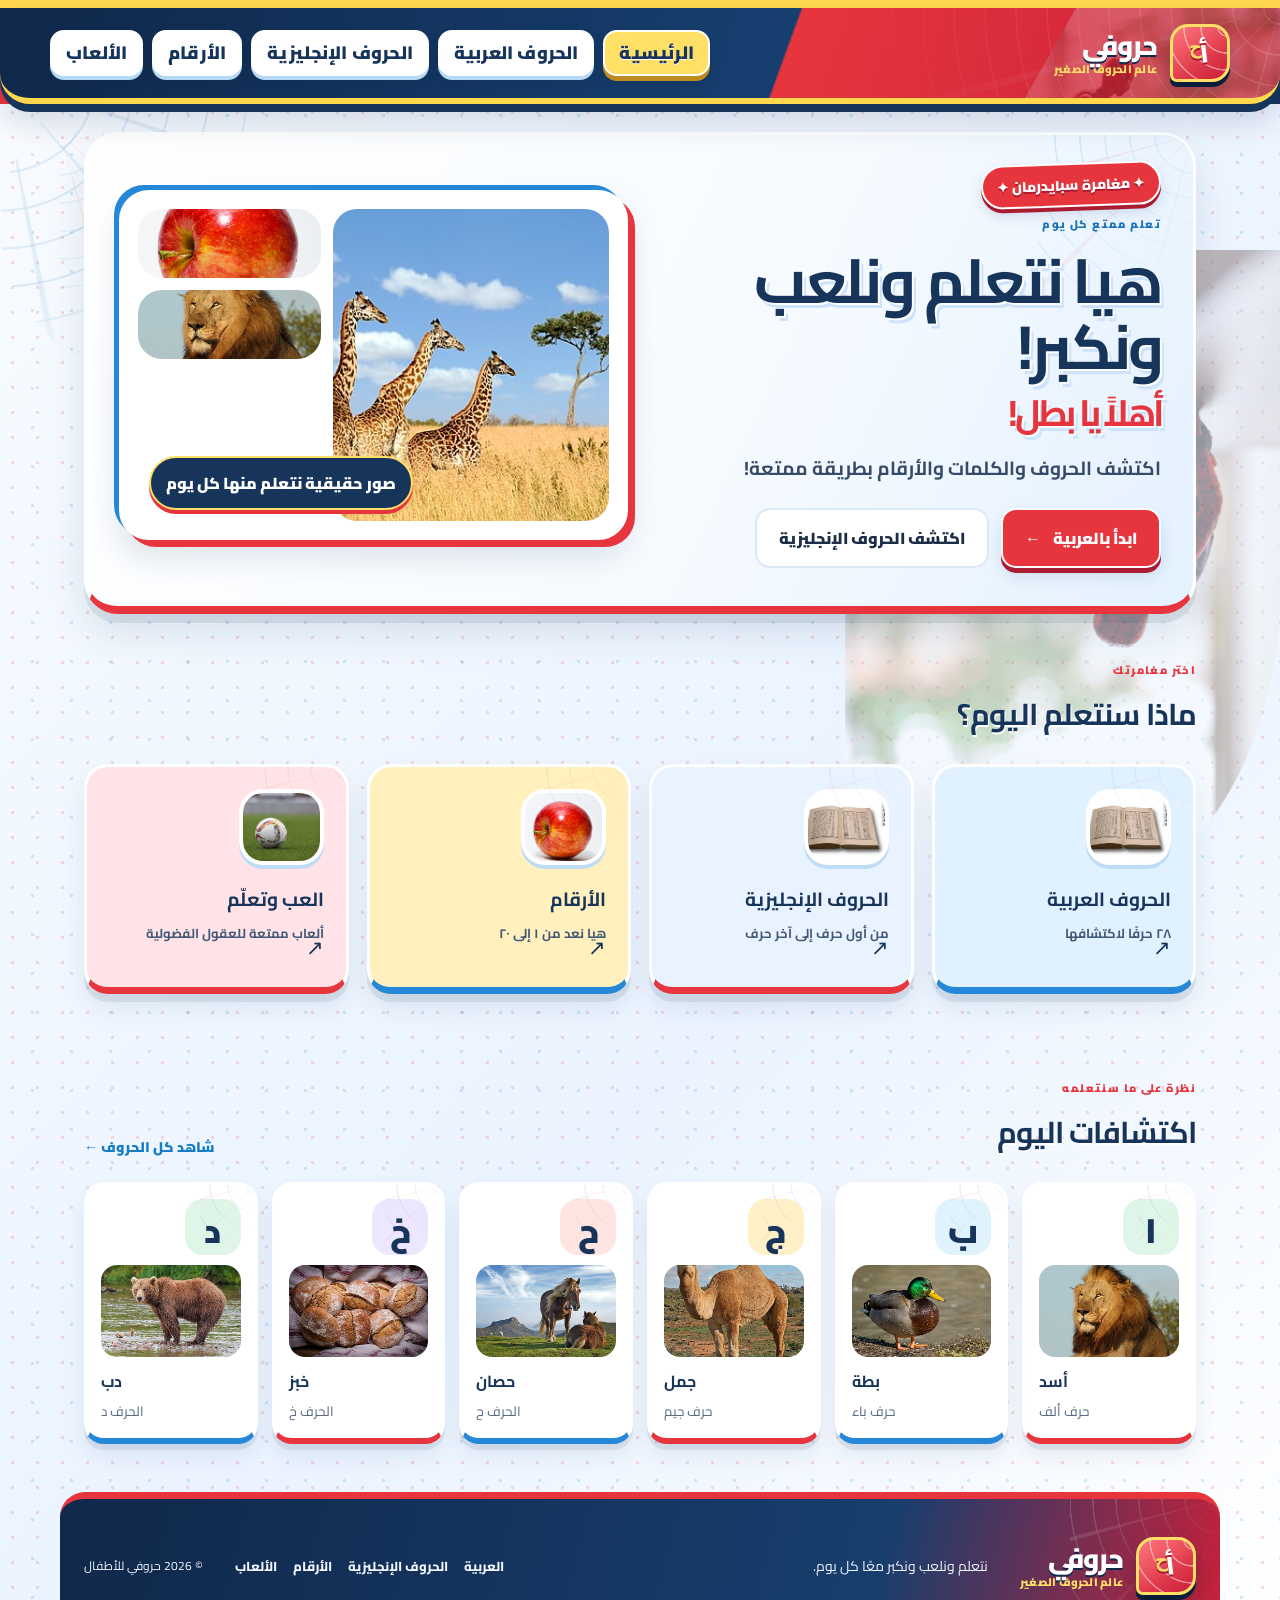
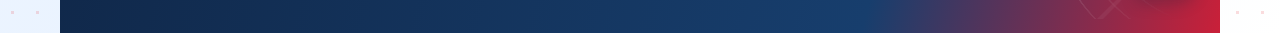
==== index.html @ eeb4c083 "Initial commit: Horoofy Kids learning site" ====
<!doctype html><html lang="ar" dir="rtl"><head><meta charset="utf-8"><meta name="viewport" content="width=device-width,initial-scale=1"><meta name="theme-color" content="#fff9ef"><title>حروفي للأطفال</title><link rel="preconnect" href="https://fonts.googleapis.com"><link href="https://fonts.googleapis.com/css2?family=Cairo:wght@400;600;700;800&family=Nunito:wght@400;600;700;800;900&display=swap" rel="stylesheet"><link rel="stylesheet" href="css/style.css"><link rel="stylesheet" href="css/home.css"><link rel="stylesheet" href="css/responsive.css?v=10"><script defer src="js/data.js"></script><script defer src="js/photos.js?v=2"></script><script defer src="js/illustrations.js?v=4"></script><script defer src="js/app.js?v=3"></script></head><body><header id="header"></header><main><section class="hero"><div class="hero-copy"><span class="eyebrow">تعلم ممتع كل يوم</span><h1>هيا نتعلم ونلعب ونكبر! <b lang="ar" dir="rtl">أهلاً يا بطل!</b></h1><p lang="ar" dir="rtl">اكتشف الحروف والكلمات والأرقام بطريقة ممتعة!</p><div class="actions"><a class="btn primary" href="letters-ar.html">ابدأ بالعربية <span>←</span></a><a class="btn secondary" href="letters-en.html">اكتشف الحروف الإنجليزية</a></div></div><div class="hero-photo" aria-label="صور حقيقية للتعلّم"><img class="hero-photo-main" src="assets/photos/giraffe.jpg" alt="زرافة"><div class="hero-photo-stack"><img src="assets/photos/apple.jpg" alt="تفاحة"><img src="assets/photos/lion.jpg" alt="أسد"></div><p class="hero-photo-caption" lang="ar" dir="rtl">صور حقيقية نتعلم منها كل يوم</p></div></section><section class="section"><div class="section-head"><div><span class="eyebrow">اختر مغامرتك</span><h2>ماذا سنتعلم اليوم؟</h2></div></div><div class="category-grid"><a class="category mint" href="letters-ar.html"><span class="cat-art"><img src="assets/photos/book.jpg" alt="كتاب لتعلّم العربية" loading="lazy"></span><h3>الحروف العربية</h3><p>٢٨ حرفًا لاكتشافها</p><span class="arrow">↗</span></a><a class="category blue" href="letters-en.html"><span class="cat-art"><img src="assets/photos/book.jpg" alt="كتاب لتعلّم الحروف الإنجليزية" loading="lazy"></span><h3>الحروف الإنجليزية</h3><p>من أول حرف إلى آخر حرف</p><span class="arrow">↗</span></a><a class="category yellow" href="numbers.html"><span class="cat-art"><img src="assets/photos/apple.jpg" alt="تفاحات للعدّ" loading="lazy"></span><h3>الأرقام</h3><p>هيا نعد من ١ إلى ٢٠</p><span class="arrow">↗</span></a><a class="category pink" href="games.html"><span class="cat-art"><img src="assets/photos/ball.jpg" alt="كرة لألعاب التعلّم" loading="lazy"></span><h3>العب وتعلّم</h3><p>ألعاب ممتعة للعقول الفضولية</p><span class="arrow">↗</span></a></div></section><section class="section featured"><div class="section-head"><div><span class="eyebrow">نظرة على ما سنتعلمه</span><h2>اكتشافات اليوم</h2></div><a class="text-link" href="letters-ar.html">شاهد كل الحروف ←</a></div><div id="featured" class="featured-row"></div></section></main><footer id="footer"></footer></body></html>
---- css/style.css ----
:root{--green:#58c98d;--blue:#70c8f8;--yellow:#ffd76a;--coral:#ff8c82;--lav:#b9a4f5;--cream:#fff9ef;--ink:#334155;--muted:#728096;--white:#fff;--shadow:0 14px 38px #33415512;--round:24px}*{box-sizing:border-box}html{scroll-behavior:smooth}body{margin:0;background:var(--cream);color:var(--ink);font-family:'Nunito','Cairo',sans-serif;font-size:16px}button,input,a{font:inherit}button,a{-webkit-tap-highlight-color:transparent}a{color:inherit;text-decoration:none}button{cursor:pointer;color:inherit}button:focus-visible,a:focus-visible,input:focus-visible{outline:3px solid #4c9ee8;outline-offset:3px}.nav-wrap{max-width:1160px;height:86px;margin:auto;padding:0 24px;display:flex;align-items:center;justify-content:space-between}.brand{display:flex;gap:10px;align-items:center;font-weight:900;font-size:20px;line-height:1.05}.brand small{display:block;font-size:11px;color:var(--muted);letter-spacing:.08em;margin-top:5px}.brand-mark{width:48px;height:44px;display:flex;align-items:center;justify-content:center;position:relative}.brand-mark i{font-style:normal;color:#ff8c82;font-size:27px;transform:rotate(-8deg)}.brand-mark b{font-size:20px;color:#4eaf7b;margin:-10px 0 0 -3px}.nav-links{display:flex;align-items:center;gap:26px}.nav-links a{color:#5f6d7d;font-weight:800;font-size:14px;transition:color .18s}.nav-links a:hover{color:#269a65}.menu-toggle{display:none;background:white;border:0;border-radius:12px;padding:9px 13px;font-size:22px}.eyebrow{text-transform:uppercase;letter-spacing:.13em;font-size:11px;font-weight:900;color:#39a572;display:block}.btn{border:0;border-radius:999px;padding:13px 22px;font-weight:900;display:inline-flex;align-items:center;justify-content:center;gap:12px;min-height:48px;transition:transform .2s,box-shadow .2s}.btn:hover{transform:translateY(-2px);box-shadow:0 9px 20px #33415515}.btn.primary{background:var(--green);color:#fff}.btn.secondary{background:#fff;color:var(--ink);border:1px solid #e9edf0}.btn.dark{background:var(--ink);color:#fff}.page-main{max-width:1120px;margin:auto;padding:36px 24px 90px}.page-intro{text-align:center;padding:42px 0 28px}.page-intro h1{font-size:clamp(36px,5vw,52px);line-height:1.08;margin:10px 0 12px;font-weight:900;letter-spacing:-.04em}.page-intro p{color:var(--muted);font-size:17px;margin:0}.footer-wrap{max-width:1160px;margin:auto;padding:38px 24px;display:flex;align-items:center;gap:32px;border-top:1px solid #ede8df}.footer-wrap>p{color:var(--muted);font-size:14px;flex:1}.footer-links{display:flex;gap:16px;flex-wrap:wrap;font-size:13px;font-weight:800;color:#657185}.footer-wrap>small{color:#9aa3ae;font-size:12px}.empty{grid-column:1/-1;text-align:center;padding:30px;color:var(--muted)}
body{background-image:radial-gradient(#ffd76a35 1.3px,transparent 1.3px),radial-gradient(#70c8f825 1.2px,transparent 1.2px);background-size:34px 34px,48px 48px;background-position:0 0,15px 19px}header{position:relative;z-index:6}.nav-wrap{background:#fffdf9d9;border:1px solid #fff;border-radius:0 0 24px 24px;box-shadow:0 7px 22px #3341550b}.brand-mark{background:#eaf8ee;border-radius:16px;box-shadow:0 5px 0 #d0eedb}.nav-links a{padding:10px 12px;border-radius:999px}.nav-links a:hover{background:#eaf8ee}.btn.primary{box-shadow:0 6px 0 #39aa70}.btn.primary:active{transform:translateY(3px);box-shadow:0 3px 0 #39aa70}.footer-wrap{background:#fffdf7;border-radius:26px 26px 0 0}
---- css/home.css ----
main{max-width:1160px;margin:auto;padding:0 24px}.hero{min-height:450px;display:grid;grid-template-columns:1fr 1fr;align-items:center;gap:25px;padding:30px 4px 56px}.hero-copy h1{font-size:clamp(42px,5vw,62px);line-height:1.06;letter-spacing:-.045em;margin:14px 0}.hero-copy h1 b{display:block;color:#39ae78;font-family:'Cairo',sans-serif;font-size:.59em;line-height:1.4;margin-top:8px}.hero-copy p{color:var(--muted);font-size:18px;margin:10px 0 24px}.actions{display:flex;gap:12px;flex-wrap:wrap}.hero-art{height:350px;background:#eaf7ef;border-radius:45% 55% 44% 56%/52% 42% 58% 48%;position:relative;overflow:hidden}.sun{width:95px;height:95px;border-radius:50%;background:#ffdf7c;position:absolute;right:14%;top:12%;box-shadow:0 0 0 15px #ffdf7c38}.hill{position:absolute;bottom:-90px;left:-10%;width:120%;height:190px;background:#83d5a7;border-radius:50% 50% 0 0}.block{position:absolute;z-index:1;display:grid;place-items:center;width:130px;height:140px;border-radius:28px;font-family:'Cairo',sans-serif;font-weight:900;font-size:96px;box-shadow:0 18px 30px #33415524;animation:bob 3.5s ease-in-out infinite}.block-a{background:#fff;color:#ff8c82;left:21%;top:27%;transform:rotate(-8deg)}.block-b{background:#ffbd77;color:#fff;left:52%;top:42%;font-family:'Nunito',sans-serif;transform:rotate(8deg);animation-delay:.6s}.block-star{background:#b9a4f5;color:#fff;width:72px;height:72px;font-size:38px;left:12%;top:65%;border-radius:25px;transform:rotate(-10deg);animation-delay:1s}@keyframes bob{50%{translate:0 -12px}}.section{padding:36px 0 48px}.section-head{display:flex;align-items:end;justify-content:space-between;margin-bottom:22px}.section h2,.challenge h2{font-size:30px;letter-spacing:-.03em;margin:6px 0 0}.category-grid{display:grid;grid-template-columns:repeat(4,1fr);gap:18px}.category{min-height:230px;padding:22px;border-radius:24px;position:relative;transition:transform .2s,box-shadow .2s;box-shadow:var(--shadow);overflow:hidden}.category:hover{transform:translateY(-5px);box-shadow:0 18px 36px #33415518}.category h3{font-size:19px;margin:16px 0 4px}.category p{font-size:13px;color:#5e6c79;margin:0}.cat-art{height:76px;display:grid;place-items:center;width:85px;border-radius:24px;background:#ffffffa8;color:#3caa76;font-size:50px;font-weight:900;font-family:'Cairo',sans-serif}.blue .cat-art{color:#489ed0;font-family:'Nunito',sans-serif}.yellow .cat-art{color:#dd9c28;font-family:'Nunito',sans-serif;font-size:34px}.pink .cat-art{color:#ef7770}.mint{background:#dff5e8}.blue{background:#e0f3fd}.yellow{background:#fff0c8}.pink{background:#ffe5e1}.lav{background:#ece6ff}.arrow{position:absolute;right:22px;bottom:20px;font-size:21px}.featured-row{display:grid;grid-template-columns:repeat(6,1fr);gap:14px}.featured-card{border:0;background:white;border-radius:20px;padding:14px;min-height:150px;text-align:left;box-shadow:var(--shadow);transition:transform .2s}.featured-card:hover{transform:translateY(-4px)}.mini-art{width:56px;height:56px;border-radius:18px;display:grid;place-items:center;font-size:34px;font-family:'Cairo',sans-serif;font-weight:900;margin-bottom:10px}.featured-card strong,.featured-card small{display:block}.featured-card small{color:var(--muted);margin-top:3px}.text-link{font-weight:900;color:#39a572;font-size:14px}.challenge{background:#ffeebd;border-radius:28px;padding:28px 34px;display:flex;align-items:center;gap:22px;margin:12px 0 42px}.challenge-icon{width:64px;height:64px;display:grid;place-items:center;background:#fff8df;border-radius:20px;font-size:32px;color:#dca939}.challenge>div:nth-child(2){flex:1}.challenge p{color:#6c6f6d;margin:6px 0 0}.summary{display:flex;align-items:center;gap:26px;padding-bottom:56px}.summary>div:first-child{margin-right:auto}.stats{display:flex;gap:14px}.stat{background:#fff;border-radius:18px;padding:15px 20px;min-width:130px;text-align:center;box-shadow:var(--shadow)}.stat b,.stat span{display:block}.stat b{font-size:24px;color:#37a873}.stat span{font-size:12px;color:var(--muted);font-weight:800}.rtl .summary>div:first-child{margin-left:auto;margin-right:0}
.hero-photo{height:350px;padding:14px;background:#fff;border-radius:34px;display:grid;grid-template-columns:1.2fr .8fr;grid-template-rows:1fr 1fr;gap:12px;position:relative;box-shadow:0 18px 42px #33415518}.hero-photo img{display:block;width:100%;height:100%;min-height:0;object-fit:cover;border-radius:24px;background:#f4f0e8}.hero-photo-main{grid-row:1/3}.hero-photo-stack{display:grid;grid-template-rows:1fr 1fr;gap:12px;min-height:0}.hero-photo-caption{position:absolute;bottom:25px;left:25px;margin:0;padding:10px 15px;border-radius:999px;background:#fff;color:#334155;font-weight:900;box-shadow:0 6px 18px #33415520}@media(max-width:640px){.hero-photo{height:255px;margin:8px 4px;padding:10px;gap:9px;border-radius:26px}.hero-photo-stack{gap:9px}.hero-photo img{border-radius:18px}.hero-photo-caption{left:18px;bottom:18px;font-size:12px;padding:8px 12px}}

.cat-art{overflow:hidden;padding:0;background:#fff;border:4px solid #ffffffb8}.cat-art img{display:block;width:100%;height:100%;object-fit:cover;border-radius:18px}.featured-thumb{width:100%;height:92px;object-fit:cover;display:block;border-radius:16px;margin:0 auto 9px}.challenge-icon{overflow:hidden;padding:4px}.challenge-icon img{display:block;width:100%;height:100%;object-fit:cover;border-radius:16px}
---- css/responsive.css ----
@media(max-width:900px){.nav-links{gap:14px}.category-grid{grid-template-columns:repeat(2,1fr)}.letter-grid{grid-template-columns:repeat(5,1fr)}.featured-row{grid-template-columns:repeat(3,1fr)}.summary{align-items:flex-start;flex-wrap:wrap}.summary>div:first-child{width:100%}.number-grid{grid-template-columns:repeat(4,1fr)}}@media(max-width:640px){.nav-wrap{height:72px;padding:0 18px}.menu-toggle{display:block}.nav-links{display:none;position:absolute;z-index:5;left:14px;right:14px;top:66px;padding:13px;background:#fff;border-radius:18px;box-shadow:var(--shadow);flex-direction:column;align-items:stretch;gap:0}.nav-links.open{display:flex}.nav-links a{padding:12px 13px;border-radius:10px}.nav-links a:hover{background:#edf9f1}.hero{grid-template-columns:1fr;padding:26px 0 30px;gap:10px}.hero-copy{text-align:center}.hero-copy p{font-size:16px}.actions{justify-content:center}.hero-art{height:255px;margin:8px 4px}.block{width:95px;height:105px;font-size:72px}.block-star{width:58px;height:58px;font-size:30px}.section{padding:25px 0 32px}.section h2,.challenge h2{font-size:24px}.category-grid{gap:11px}.category{min-height:190px;padding:16px;border-radius:20px}.category h3{font-size:16px}.cat-art{height:62px;width:68px;font-size:42px}.arrow{right:15px;bottom:14px}.featured-row{grid-template-columns:repeat(2,1fr)}.challenge{padding:20px;gap:14px;flex-wrap:wrap}.challenge-icon{width:50px;height:50px}.challenge>div:nth-child(2){min-width:calc(100% - 70px)}.challenge .btn{margin-left:auto}.stats{width:100%;gap:8px}.stat{min-width:0;flex:1;padding:13px 6px}.stat b{font-size:20px}.stat span{font-size:10px}.page-main{padding:18px 17px 65px}.page-intro{padding:33px 0 21px}.page-intro p{font-size:15px}.toolbar{flex-direction:column;align-items:stretch;margin-bottom:20px}.search{width:100%}.check-filter{justify-content:center}.letter-grid{grid-template-columns:repeat(3,1fr);gap:9px}.letter-card{min-height:132px;border-radius:17px}.letter-art{height:55px;width:55px;font-size:33px}.letter-card strong{font-size:13px}.detail{grid-template-columns:1fr;gap:15px;padding:19px;text-align:center}.detail-letter{width:125px;height:125px;font-size:78px;border-radius:28px;margin:auto}.detail-actions,.pager,.forms{justify-content:center}.detail-copy h2{font-size:26px}.number-grid{grid-template-columns:repeat(2,1fr);gap:10px}.number-card{min-height:145px}.number-card>b{font-size:38px}.game-tabs{gap:6px}.tab{padding:10px 13px;font-size:12px}.game-box{padding:30px 16px;min-height:330px}.game-box h2{font-size:23px}.choice{min-width:67px;min-height:67px}.progress-cards{grid-template-columns:1fr}.progress-card{padding:18px}.achievement{align-items:flex-start;padding:19px;gap:14px}.badge{width:55px;height:55px;flex:none}.achievement h2{font-size:18px}.progress-bottom{flex-wrap:wrap;gap:12px}.progress-bottom p{width:100%;margin:0}.footer-wrap{padding:28px 20px;display:grid;grid-template-columns:1fr 1fr;gap:12px}.footer-wrap>p{grid-column:1/-1;margin:0}.footer-links{grid-column:1/-1;gap:13px}.footer-wrap>small{grid-column:1/-1}}@media(max-width:360px){.letter-grid{grid-template-columns:repeat(2,1fr)}.category-grid{grid-template-columns:1fr}.category{min-height:175px}.actions .btn{padding:12px 16px}.hero-copy h1{font-size:39px}}@media(prefers-reduced-motion:reduce){*,*::before,*::after{scroll-behavior:auto!important;animation-duration:.01ms!important;animation-iteration-count:1!important;transition-duration:.01ms!important}}
@media(max-width:640px){.letter-card{min-height:205px;padding:11px 6px 13px;gap:4px}.letter-art{width:60px;height:56px;font-size:41px;border-radius:19px 19px 22px 15px}.word-thumb{width:78px;height:70px;border-radius:16px}.letter-card strong{font-size:12px}.letter-card>span:nth-of-type(2){font-size:11px}}
/* Red-and-blue web-hero comic theme */
:root{--green:#e7353d;--blue:#2587d8;--yellow:#ffd54f;--coral:#ed394b;--lav:#6e91e8;--cream:#f4f8ff;--ink:#1c2d48;--muted:#66758e;--shadow:0 14px 34px #12345b16}
body{background-color:#f4f8ff;background-image:radial-gradient(#e7353d20 1.25px,transparent 1.4px),radial-gradient(#2587d81c 1.2px,transparent 1.4px);background-size:32px 32px,46px 46px;background-position:0 0,17px 20px}
.nav-wrap{height:82px;max-width:1240px;gap:28px;padding:10px 28px;background:linear-gradient(110deg,#fff 0%,#f0f7ff 100%);border:2px solid #fff;border-bottom:5px solid #e7353d;border-radius:0 0 25px 25px;box-shadow:0 9px 24px #16355715}
.brand{gap:12px;color:#1c2d48;font-size:21px;letter-spacing:-.02em}
.brand small{color:#51708e;letter-spacing:.025em}
.brand-mark{width:50px;height:48px;overflow:hidden;border-radius:16px 16px 16px 6px;background-color:#e7353d;background-image:repeating-radial-gradient(circle at 100% 0%,transparent 0 7px,#ffffff52 7.5px 8.5px,transparent 9px 15px);box-shadow:0 5px 0 #b91e32,0 8px 16px #bd23352b}
.brand-mark::before{content:"";position:absolute;inset:0;background:linear-gradient(145deg,#ffffff22,transparent 65%);pointer-events:none}
.brand-mark i,.brand-mark b{position:relative;z-index:1;color:#fff;font-weight:900;text-shadow:0 2px 0 #a8192b}
.brand-mark b{color:#ffdf65}
.nav-links{gap:5px}
.nav-links a{padding:10px 13px;border-radius:14px;color:#294260;font-weight:900;transition:color .18s,background .18s,transform .18s}
.nav-links a:hover,.nav-links a:focus-visible{color:#fff;background:#e7353d;transform:translateY(-2px);box-shadow:0 4px 0 #b91e32}
.menu-toggle{color:#fff;background:#e7353d;box-shadow:0 4px 0 #b91e32;font-weight:900}
.eyebrow{color:#1973bc}
.btn.primary{background:#e7353d;box-shadow:0 5px 0 #b91e32;color:white}
.btn.primary:active{box-shadow:0 2px 0 #b91e32}
.btn.secondary{border:2px solid #dbe8f7;color:#1c2d48}
.btn.dark{background:#1d3d69;box-shadow:0 5px 0 #112947}
.text-link,.pager button{color:#147cc5}
.category.mint{background:#e0f1ff}.category.blue{background:#d8eaff}.category.yellow{background:#fff0bc}.category.pink{background:#ffe1e5}
.category{border:2px solid #ffffffc9;box-shadow:0 7px 0 #d7e5f4,0 13px 26px #1c2d4812}
.letter-card{border-color:#fff;border-bottom:4px solid #e7353d;box-shadow:0 6px 0 #d9e7f5,0 10px 20px #1c2d4810}
.letter-card:hover{border-color:#cfe5fb;border-bottom-color:#2587d8;box-shadow:0 8px 0 #c8def3,0 15px 26px #1c2d481a}
.letter-art{background-color:#e7353d;background-image:repeating-radial-gradient(circle at 100% 0%,transparent 0 8px,#ffffff48 8.5px 9.5px,transparent 10px 17px),linear-gradient(145deg,#f45159,#d91f38);color:#fff}
.letter-art.blue{background-color:#2587d8;background-image:repeating-radial-gradient(circle at 100% 0%,transparent 0 8px,#ffffff50 8.5px 9.5px,transparent 10px 17px),linear-gradient(145deg,#55b5f6,#1975cb);color:#fff}
.letter-art.yellow{background-color:#ffcd43;background-image:repeating-radial-gradient(circle at 100% 0%,transparent 0 8px,#ffffff70 8.5px 9.5px,transparent 10px 17px),linear-gradient(145deg,#ffe36c,#f4ae25);color:#714414}
.letter-art.pink{background-color:#eb394c;background-image:repeating-radial-gradient(circle at 100% 0%,transparent 0 8px,#ffffff50 8.5px 9.5px,transparent 10px 17px),linear-gradient(145deg,#ff6b71,#df263f);color:#fff}
.letter-art.lav{background-color:#2587d8;background-image:repeating-radial-gradient(circle at 100% 0%,transparent 0 8px,#ffffff50 8.5px 9.5px,transparent 10px 17px),linear-gradient(145deg,#5ac7e7,#397ed8);color:#fff}
.letter-art{-webkit-text-stroke:1.4px #fff;text-shadow:0 2px 0 #1a4771}
.letter-art.yellow{-webkit-text-stroke:1.2px #fff;text-shadow:0 2px 0 #a66f1a}
.letter-art::after{color:#ffdf65}
.word-thumb{border:3px solid white;box-shadow:0 5px 0 #dbe7f4,0 9px 16px #1c2d4818}
.game-tabs .tab.active{background:#e7353d;border-color:#e7353d;box-shadow:0 4px 0 #b91e32}
.choice{background:#e6f3ff;color:#185d99;border-color:#cae3fa}
.choice:hover:not(:disabled){background:#d5ebff}
.progress-track i{background:#e7353d}
.progress-card.blue .progress-track i{background:#2587d8}
.progress-card.yellow .progress-track i{background:#f1b933}
.stat b{color:#e7353d}
.footer-wrap{border-top:5px solid #e7353d;background:#edf5ff;border-radius:25px 25px 0 0}
@media(max-width:640px){.nav-wrap{height:72px;padding:8px 17px;gap:12px}.brand{font-size:18px}.brand-mark{width:44px;height:42px}.nav-links{gap:0}.nav-links a:hover{background:#e7353d;color:#fff}.category{box-shadow:0 5px 0 #d7e5f4,0 10px 18px #1c2d4810}}
/* Stronger comic-web header and layered page backdrop */
body{position:relative;isolation:isolate;background-image:radial-gradient(#e7353d22 1.4px,transparent 1.6px),radial-gradient(#2587d826 1.3px,transparent 1.5px),linear-gradient(180deg,#f8fbff 0%,#eff6ff 100%);background-size:28px 28px,42px 42px,100% 100%;background-position:0 0,14px 18px,0 0}
body::before,body::after{content:"";position:fixed;z-index:-1;width:300px;height:300px;pointer-events:none;opacity:.38;border-radius:50%;background:repeating-radial-gradient(circle at 0 0,transparent 0 19px,#1977bd55 20px 21px,transparent 22px 38px),repeating-conic-gradient(from 4deg at 0 0,transparent 0deg 14deg,#1977bd40 14.5deg 15.5deg,transparent 16deg 30deg);mask-image:radial-gradient(circle at 0 0,#000 0 52%,transparent 73%)}
body::before{top:76px;left:0}
body::after{right:0;bottom:-100px;transform:rotate(180deg);background:repeating-radial-gradient(circle at 0 0,transparent 0 19px,#e7353d50 20px 21px,transparent 22px 38px),repeating-conic-gradient(from 4deg at 0 0,transparent 0deg 14deg,#e7353d38 14.5deg 15.5deg,transparent 16deg 30deg)}
header{padding-top:8px}
.nav-wrap{height:88px;max-width:1220px;padding:10px 28px;gap:24px;position:relative;overflow:hidden;border:2px solid #fff;border-bottom:6px solid #e7353d;border-radius:0 0 30px 30px;background:linear-gradient(100deg,#fff 0%,#fff 58%,#e7f3ff 58%,#d8eaff 100%);box-shadow:0 7px 0 #2587d8,0 15px 30px #15345320}
.nav-wrap::before{content:"";position:absolute;right:0;top:0;width:240px;height:100%;opacity:.42;pointer-events:none;background:repeating-radial-gradient(circle at 100% 0,transparent 0 13px,#2587d846 13.5px 14.5px,transparent 15px 27px),repeating-conic-gradient(from 0deg at 100% 0,transparent 0deg 14deg,#2587d832 14.5deg 15.5deg,transparent 16deg 30deg);mask-image:linear-gradient(90deg,transparent,#000)}
.brand,.nav-links,.menu-toggle{position:relative;z-index:1}
.brand{gap:13px;font-size:24px;letter-spacing:-.035em;color:#17385f}
.brand small{font-size:11px;letter-spacing:.02em;color:#b72836;margin-top:5px}
.brand-mark{width:58px;height:56px;border-radius:18px 18px 18px 7px;border:3px solid #fff;background-color:#e7353d;background-image:repeating-radial-gradient(circle at 100% 0,transparent 0 7px,#ffffff55 7.5px 8.5px,transparent 9px 15px),linear-gradient(145deg,#f75861,#ce1f37);box-shadow:0 5px 0 #ae1a30,0 8px 15px #ae1a3030}
.brand-mark i{font:900 25px 'Cairo';color:#fff;text-shadow:0 2px #a8192b;transform:rotate(-7deg)}
.brand-mark b{font:900 19px 'Nunito';color:#ffdf65;text-shadow:0 2px #a8192b}
.nav-links{gap:8px}
.nav-links a{min-height:44px;padding:10px 15px;display:flex;align-items:center;justify-content:center;border:2px solid #fff;border-radius:15px;background:#ffffffb8;color:#183b62;font-size:14px;font-weight:1000;box-shadow:0 3px 0 #b9d8f2;transition:transform .16s,background .16s,color .16s,box-shadow .16s}
.nav-links a:hover,.nav-links a:focus-visible{transform:translateY(-3px) rotate(-1deg);background:#e7353d;color:#fff;box-shadow:0 6px 0 #ae1a30}
.menu-toggle{background:#e7353d;color:#fff;border:2px solid #fff;box-shadow:0 4px 0 #ae1a30}
.page-intro{position:relative}
.page-intro h1{color:#17385f;text-shadow:2px 2px 0 #fff,4px 5px 0 #d6eaff}
.page-intro .eyebrow{display:inline-block;padding:7px 13px;border-radius:999px;background:#fff;border:2px solid #d6eaff;box-shadow:0 3px 0 #2587d8}
.section-head h2,.hero-copy h1{color:#17385f}
@media(max-width:900px){.nav-wrap{gap:12px;padding-left:19px;padding-right:19px}.nav-links{gap:4px}.nav-links a{padding:9px 10px}}
@media(max-width:640px){header{padding-top:0}.nav-wrap{height:74px;gap:10px;padding:8px 15px;border-radius:0 0 22px 22px}.brand{gap:9px;font-size:19px}.brand-mark{width:46px;height:44px;border-radius:14px 14px 14px 6px}.brand small{font-size:10px}.nav-links{top:69px;background:#fff;border:2px solid #e0efff;border-bottom:5px solid #e7353d}.nav-links a{min-height:42px;border-radius:12px;box-shadow:none}.nav-links a:hover{background:#e7353d;color:#fff}body::before,body::after{width:190px;height:190px;opacity:.24}}
/* Final comic-book polish: bold header, active navigation, clean panels */
header{padding-top:0;background:linear-gradient(90deg,#e7353d 0 50%,#17345b 50% 100%);border-top:8px solid #ffd84e}
.nav-wrap{height:96px;max-width:100%;padding:12px max(28px,calc((100vw - 1180px)/2));border:0;border-bottom:6px solid #ffd84e;border-radius:0 0 30px 30px;background:linear-gradient(110deg,#10284a 0%,#163f70 61%,#e7353d 61.2%,#c92039 100%);box-shadow:0 8px 0 #17345b,0 18px 32px #10284a28}
.nav-wrap::before{right:0;width:34%;opacity:.35;background:repeating-radial-gradient(circle at 100% 0,transparent 0 15px,#fff7 15.5px 16.5px,transparent 17px 31px),repeating-conic-gradient(from 0deg at 100% 0,transparent 0deg 14deg,#fff5 14.5deg 15.5deg,transparent 16deg 30deg);mask-image:linear-gradient(90deg,transparent,#000)}
.brand{color:#fff;font-size:25px;text-shadow:0 2px #10284a}
.brand small{color:#ffdf65;text-shadow:none;font-weight:900}
.brand-mark{width:60px;height:58px;border:3px solid #ffdf65;background-color:#e7353d;background-image:repeating-radial-gradient(circle at 100% 0,transparent 0 8px,#ffffff70 8.5px 9.5px,transparent 10px 17px),linear-gradient(145deg,#ff6268,#cc2038);box-shadow:0 5px 0 #091e39,0 8px 16px #091e3940}
.nav-links{gap:9px}
.nav-links a{padding:10px 14px;min-height:46px;border:2px solid #fff;border-radius:14px;background:#fff;color:#17345b;font-weight:1000;box-shadow:0 4px 0 #b5d9f4,0 6px 13px #091e3920}
.nav-links a:hover,.nav-links a:focus-visible{background:#ffdf65;color:#17345b;border-color:#fff;transform:translateY(-3px) rotate(-1deg);box-shadow:0 7px 0 #bd8b20}
.nav-links a.active{background:#ffdf65;color:#17345b;border-color:#fff;box-shadow:0 5px 0 #bd8b20,0 8px 14px #091e3925}
.menu-toggle{background:#ffdf65;color:#17345b;border:2px solid #fff;box-shadow:0 4px 0 #bd8b20}
.page-intro h1{display:inline-block;padding:5px 20px 10px;border-radius:20px;background:#fff;border-bottom:5px solid #e7353d;box-shadow:0 7px 0 #bedcf6,0 12px 22px #17345b12}
.page-intro p{max-width:660px;margin:0 auto;background:#ffffffc9;padding:9px 16px;border-radius:16px}
.hero-photo{border:6px solid #fff;box-shadow:9px 9px 0 #e7353d,-5px -5px 0 #2587d8,0 18px 38px #17345b20}
.hero-photo-caption{border:2px solid #e7353d;box-shadow:0 4px 0 #17345b}
.category{border:3px solid #fff;border-bottom:6px solid #2587d8;box-shadow:0 9px 0 #17345b14,0 14px 25px #17345b12}
.category:hover{border-bottom-color:#e7353d;transform:translateY(-5px) rotate(-.5deg)}
.featured-card,.number-card,.progress-card,.game-box{border:3px solid #fff;border-bottom:5px solid #2587d8;box-shadow:0 7px 0 #17345b12,0 14px 25px #17345b10}
.featured-card:hover,.number-card:hover{border-bottom-color:#e7353d}
.letter-card{border:2px solid #fff;border-bottom:5px solid #e7353d}
.challenge{border:3px solid #fff;border-bottom:6px solid #2587d8;box-shadow:0 8px 0 #17345b12}
.btn{border-radius:15px}
.btn.primary{border:2px solid #fff;box-shadow:0 5px 0 #a91c32,0 8px 15px #17345b20}
.btn.primary:hover{box-shadow:0 8px 0 #a91c32,0 12px 20px #17345b25}
@media(max-width:900px){.nav-wrap{height:86px;padding-left:20px;padding-right:20px}.nav-links{gap:5px}.nav-links a{padding:9px 10px;font-size:13px}}
@media(max-width:640px){header{border-top-width:5px}.nav-wrap{height:75px;padding:8px 14px;border-radius:0 0 22px 22px}.brand{font-size:19px}.brand-mark{width:46px;height:44px}.nav-links{top:71px;background:#10284a;border:2px solid #ffdf65;border-bottom:5px solid #e7353d;box-shadow:0 12px 24px #10284a35}.nav-links a{margin:3px;background:#fff}.nav-links a.active{background:#ffdf65}.page-intro h1{padding:4px 14px 8px}.hero-photo{border-width:4px;box-shadow:5px 5px 0 #e7353d,-3px -3px 0 #2587d8,0 12px 26px #17345b20}}
/* Spider-Man background photo and child-friendly legibility */
body::after{content:"";position:fixed;z-index:-1;right:0;bottom:0;width:min(34vw,460px);height:min(76vh,650px);pointer-events:none;border-radius:48% 0 0 0;opacity:.22;background:linear-gradient(180deg,#f4f8ff00 45%,#f4f8ff55 100%),url('../assets/photos/spiderman-background.jpg') 32% 38%/cover no-repeat;mask-image:linear-gradient(180deg,transparent 0,#000 14%,#000 100%);mix-blend-mode:multiply}
.nav-wrap::after{content:"";position:absolute;z-index:0;right:0;top:0;width:255px;height:100%;pointer-events:none;opacity:.35;background:linear-gradient(90deg,#c9203970,#10284a22),url('../assets/photos/spiderman-background.jpg') 28% 34%/cover no-repeat;clip-path:polygon(20% 0,100% 0,100% 100%,0 100%)}
.nav-links a{font-size:19px;line-height:1.2;letter-spacing:.01em;text-shadow:0 1px #fff}
.brand{font-size:27px}
.page-intro p,.hero-copy p{font-size:19px;line-height:1.65;color:#354b68;font-weight:700}
.letter-card strong{font-size:16px;color:#17345b}.letter-card>span:nth-of-type(2){font-size:14px;color:#475b78}
.check-filter,.search input{font-size:16px;font-weight:800;color:#273f5e}
@media(max-width:900px){.nav-links a{font-size:16px}.brand{font-size:23px}.nav-wrap::after{width:200px}}
@media(max-width:640px){body::after{width:225px;height:360px;opacity:.14}.nav-wrap::after{width:120px;opacity:.25}.nav-links a{font-size:18px;min-height:48px}.brand{font-size:20px}.page-intro p,.hero-copy p{font-size:17px}.letter-card strong{font-size:14px}.letter-card>span:nth-of-type(2){font-size:12px}}
/* Arabic-first navigation for young learners */
.nav-links{direction:rtl}
.nav-links a{font-family:'Cairo','Nunito',sans-serif;font-size:18px}
.brand,.brand small{font-family:'Cairo','Nunito',sans-serif}
@media(max-width:900px){.nav-links a{font-size:16px}}
@media(max-width:640px){.nav-links a{font-size:18px}}
/* Arabic-first typography across all learner-facing pages */
html[lang="ar"] body{font-family:'Cairo','Nunito',sans-serif}
.page-main,.hero-copy,.category,.game-box,.progress-card,.achievement{font-family:'Cairo','Nunito',sans-serif}
/* Extra web-hero touches across every learning page */
main{position:relative;isolation:isolate}
main::before{content:"";position:absolute;z-index:-1;top:0;left:0;width:190px;height:190px;opacity:.28;pointer-events:none;background:repeating-radial-gradient(circle at 0 0,transparent 0 14px,#2587d84d 14.5px 15.5px,transparent 16px 28px),repeating-conic-gradient(from 0deg at 0 0,transparent 0deg 14deg,#e7353d3b 14.5deg 15.5deg,transparent 16deg 30deg);mask-image:radial-gradient(circle at 0 0,#000 0 54%,transparent 76%)}
.hero-copy{position:relative}
.hero-copy::before{content:"✦ مغامرة الأبطال ✦";display:inline-flex;align-items:center;margin-bottom:7px;padding:7px 14px;border:2px solid #fff;border-radius:999px;background:#ffdf65;color:#17345b;font:900 14px 'Cairo',sans-serif;box-shadow:0 4px 0 #bd8b20,0 7px 14px #17345b18;transform:rotate(-2deg)}
.category{border:3px solid #fff;border-bottom:6px solid #2587d8;box-shadow:0 8px 0 #17345b14,0 14px 25px #17345b12}
.category::before{content:"";position:absolute;z-index:0;top:0;right:0;width:84px;height:84px;opacity:.22;pointer-events:none;background:repeating-radial-gradient(circle at 100% 0,transparent 0 11px,#2587d85c 11.5px 12.5px,transparent 13px 23px),repeating-conic-gradient(from 0deg at 100% 0,transparent 0deg 14deg,#e7353d4a 14.5deg 15.5deg,transparent 16deg 30deg);mask-image:linear-gradient(135deg,#000,transparent 86%)}
.category:hover{border-bottom-color:#e7353d;transform:translateY(-5px) rotate(-.4deg)}
.featured-card{position:relative;overflow:hidden;border:2px solid #fff;border-bottom:5px solid #2587d8;box-shadow:0 6px 0 #17345b12,0 12px 23px #17345b12}
.featured-card::after{content:"";position:absolute;top:0;right:0;width:55px;height:55px;opacity:.34;pointer-events:none;background:repeating-radial-gradient(circle at 100% 0,transparent 0 8px,#2587d85c 8.5px 9.5px,transparent 10px 18px),repeating-conic-gradient(from 0deg at 100% 0,transparent 0deg 14deg,#e7353d4a 14.5deg 15.5deg,transparent 16deg 30deg);mask-image:linear-gradient(135deg,#000,transparent 88%)}
.featured-card:hover{border-bottom-color:#e7353d;transform:translateY(-5px) rotate(-.5deg)}
.game-tabs .tab{border:2px solid #fff;box-shadow:0 4px 0 #bedcf6;transition:transform .16s,background .16s,color .16s}
.game-tabs .tab:hover{transform:translateY(-2px)}
.game-tabs .tab.active{background:#e7353d;border-color:#e7353d;color:#fff;box-shadow:0 5px 0 #a91c32}
body::after{opacity:.3}
@media(max-width:640px){main::before{width:115px;height:115px;opacity:.18}.hero-copy::before{font-size:12px;padding:6px 11px}.category::before{width:60px;height:60px}.featured-card::after{width:42px;height:42px}}
/* Spider-Man comic-book makeover: stronger colors, bold panels and visible web details */
:root{--green:#e7353d;--blue:#2587d8;--yellow:#ffdf65;--coral:#e7353d;--lav:#6e91e8;--cream:#edf5ff;--ink:#17345b;--muted:#526783;--shadow:0 12px 28px #10284a20}
body{background-color:#edf5ff;background-image:radial-gradient(#e7353d2b 1.5px,transparent 1.7px),radial-gradient(#2587d82c 1.5px,transparent 1.7px),linear-gradient(135deg,#f9fcff 0%,#eaf3ff 60%,#fff 100%);background-size:25px 25px,39px 39px,100% 100%;background-position:0 0,13px 18px,0 0}
body::after{opacity:.42;filter:saturate(1.2) contrast(1.08)}
.hero{position:relative;margin:28px auto 10px;padding:28px 32px 38px;border:3px solid #fff;border-bottom:8px solid #e7353d;border-radius:34px;background:linear-gradient(115deg,#fff 0%,#f7fbff 56%,#e4f1ff 100%);box-shadow:0 9px 0 #17345b18,0 18px 38px #17345b20;overflow:hidden}
.hero::before{content:"";position:absolute;right:0;top:0;width:155px;height:155px;opacity:.32;pointer-events:none;background:repeating-radial-gradient(circle at 100% 0,transparent 0 12px,#2587d87a 12.5px 13.5px,transparent 14px 25px),repeating-conic-gradient(from 0deg at 100% 0,transparent 0deg 14deg,#e7353d66 14.5deg 15.5deg,transparent 16deg 30deg);mask-image:linear-gradient(135deg,#000,transparent 90%)}
.hero-copy::before{content:"✦ مغامرة سبايدرمان ✦";background:#e7353d;color:#fff;border-color:#fff;box-shadow:0 4px 0 #a91c32,0 7px 14px #17345b24;text-shadow:0 2px #a91c32}
.hero-copy h1{color:#17345b;text-shadow:2px 2px 0 #fff,4px 5px 0 #cce3fb}
.hero-copy h1 b{color:#e7353d!important}
.hero-photo{border:5px solid #fff;border-radius:30px;box-shadow:7px 7px 0 #e7353d,-5px -5px 0 #2587d8,0 16px 32px #17345b24}
.hero-photo-caption{background:#17345b;color:#fff;border:2px solid #ffdf65;box-shadow:0 4px 0 #e7353d}
.section-head h2{color:#17345b;text-shadow:1px 2px 0 #fff}
.section-head .eyebrow{color:#e7353d}
.category{position:relative;background:#e1f0ff;border:3px solid #fff;border-bottom:7px solid #2587d8;border-radius:24px;box-shadow:0 8px 0 #17345b18,0 13px 26px #17345b17}
.category:nth-child(2){background:#e9f2ff;border-bottom-color:#e7353d}
.category:nth-child(3){background:#fff0bd;border-bottom-color:#2587d8}
.category:nth-child(4){background:#ffe3e7;border-bottom-color:#e7353d}
.category h3{color:#17345b}
.category p{color:#425a78;font-weight:700}
.cat-art{box-shadow:0 4px 0 #bedcf6}
.featured-card{border-radius:20px;background:#fff;border:3px solid #fff;border-bottom:6px solid #2587d8;box-shadow:0 6px 0 #17345b16,0 12px 22px #17345b14}
.featured-card:nth-child(odd){border-bottom-color:#e7353d}
.featured-card strong{color:#17345b}
.page-intro h1{color:#17345b;text-shadow:2px 2px #fff,4px 5px #cce3fb}
.page-intro .eyebrow{color:#e7353d}
.page-intro p{color:#354d6c}
.game-box,.math-practice,.detail{border:3px solid #fff;border-bottom:7px solid #e7353d;border-radius:28px;box-shadow:0 8px 0 #17345b18,0 15px 28px #17345b15}
.game-tabs .tab{color:#17345b;border-radius:14px;background:#fff;border:2px solid #fff;box-shadow:0 4px 0 #2587d8}
.game-tabs .tab:nth-child(even){box-shadow:0 4px 0 #e7353d}
.game-tabs .tab.active{background:#e7353d;color:#fff;box-shadow:0 5px 0 #a91c32}
.letter-card,.number-card{border:3px solid #fff;border-bottom:6px solid #2587d8;box-shadow:0 6px 0 #17345b17,0 12px 20px #17345b12}
.letter-card:nth-child(odd),.number-card:nth-child(odd){border-bottom-color:#e7353d}
.letter-card:hover,.number-card:hover{transform:translateY(-4px) rotate(-.3deg)}
.choice,.math-answer{border:2px solid #d6eaff;box-shadow:0 4px 0 #2587d8}
.choice:nth-child(even),.math-answer:nth-child(even){box-shadow:0 4px 0 #e7353d}
.footer-wrap{border-top:7px solid #e7353d;background:linear-gradient(105deg,#10284a,#173e6d 70%,#c92039);border-radius:25px 25px 0 0;color:#fff;position:relative;overflow:hidden}
.footer-wrap::after{content:"";position:absolute;inset:0 0 auto auto;width:150px;height:120px;pointer-events:none;opacity:.32;background:repeating-radial-gradient(circle at 100% 0,transparent 0 11px,#fff8 11.5px 12.5px,transparent 13px 23px),repeating-conic-gradient(from 0deg at 100% 0,transparent 0deg 14deg,#fff7 14.5deg 15.5deg,transparent 16deg 30deg);mask-image:linear-gradient(135deg,#000,transparent 85%)}
.footer-wrap>p,.footer-wrap>small,.footer-links{color:#f3f7ff}.footer-wrap .brand{color:#fff}.footer-wrap .brand small{color:#ffdf65}
@media(max-width:640px){.hero{margin:16px 0 8px;padding:22px 17px 28px;border-radius:25px}.hero-photo{box-shadow:4px 4px 0 #e7353d,-3px -3px 0 #2587d8,0 12px 25px #17345b24}.footer-wrap{border-radius:20px 20px 0 0}}
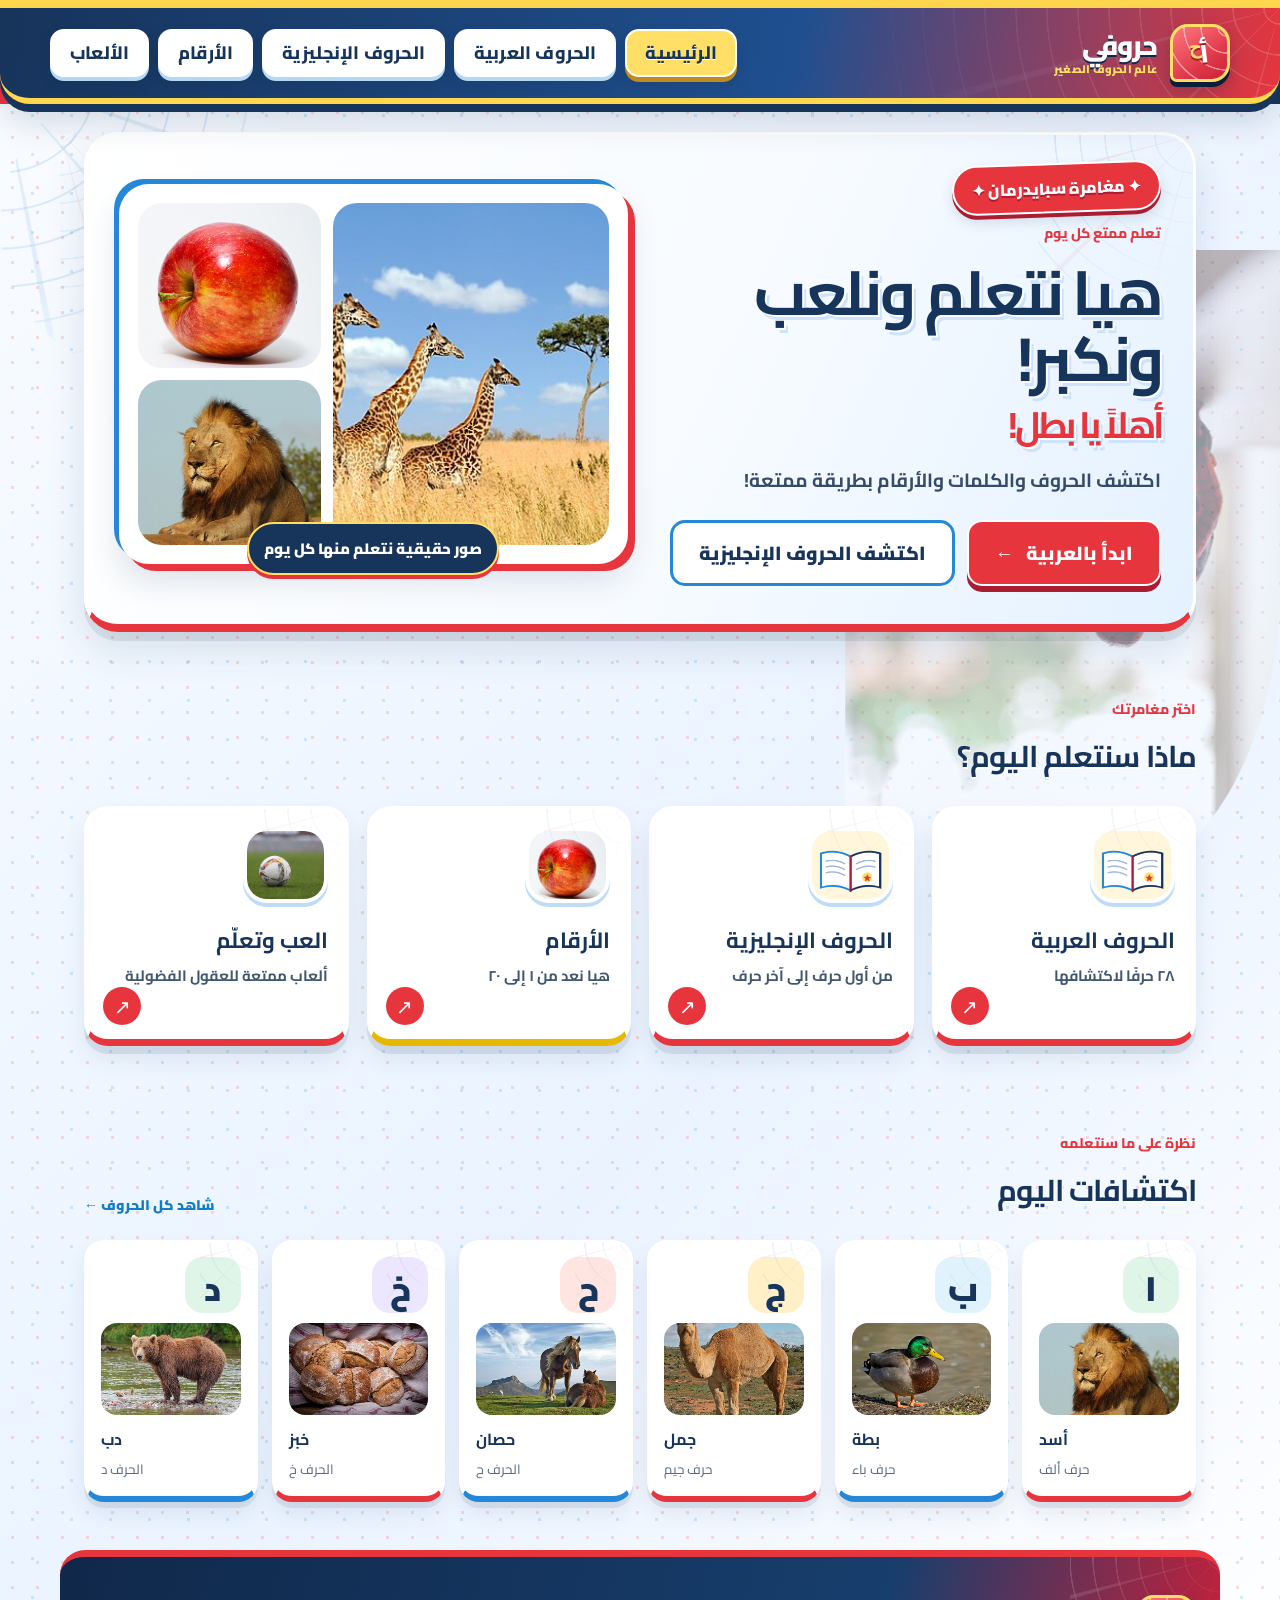
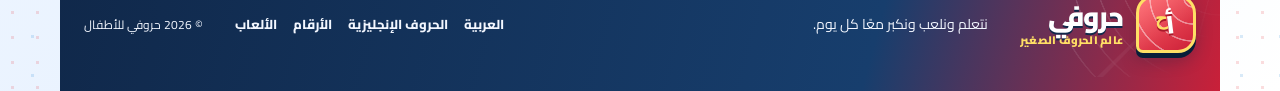
==== commit e8b83677: "Kids redesign:" ====
--- a/index.html
+++ b/index.html
@@ -1,4 +1,4 @@
-<!doctype html><html lang="ar" dir="rtl"><head><meta charset="utf-8"><meta name="viewport" content="width=device-width,initial-scale=1"><meta name="theme-color" content="#fff9ef"><title>حروفي للأطفال</title><link rel="preconnect" href="https://fonts.googleapis.com"><link href="https://fonts.googleapis.com/css2?family=Cairo:wght@400;600;700;800&family=Nunito:wght@400;600;700;800;900&display=swap" rel="stylesheet"><link rel="stylesheet" href="css/style.css"><link rel="stylesheet" href="css/home.css"><link rel="stylesheet" href="css/responsive.css?v=10"><script defer src="js/data.js"></script><script defer src="js/photos.js?v=2"></script><script defer src="js/illustrations.js?v=4"></script><script defer src="js/app.js?v=3"></script></head><body><header id="header"></header><main><section class="hero"><div class="hero-copy"><span class="eyebrow">تعلم ممتع كل يوم</span><h1>هيا نتعلم ونلعب ونكبر! <b lang="ar" dir="rtl">أهلاً يا بطل!</b></h1><p lang="ar" dir="rtl">اكتشف الحروف والكلمات والأرقام بطريقة ممتعة!</p><div class="actions"><a class="btn primary" href="letters-ar.html">ابدأ بالعربية <span>←</span></a><a class="btn secondary" href="letters-en.html">اكتشف الحروف الإنجليزية</a></div></div><div class="hero-photo" aria-label="صور حقيقية للتعلّم"><img class="hero-photo-main" src="assets/photos/giraffe.jpg" alt="زرافة"><div class="hero-photo-stack"><img src="assets/photos/apple.jpg" alt="تفاحة"><img src="assets/photos/lion.jpg" alt="أسد"></div><p class="hero-photo-caption" lang="ar" dir="rtl">صور حقيقية نتعلم منها كل يوم</p></div></section><section class="section"><div class="section-head"><div><span class="eyebrow">اختر مغامرتك</span><h2>ماذا سنتعلم اليوم؟</h2></div></div><div class="category-grid"><a class="category mint" href="letters-ar.html"><span class="cat-art"><img src="assets/photos/book.jpg" alt="كتاب لتعلّم العربية" loading="lazy"></span><h3>الحروف العربية</h3><p>٢٨ حرفًا لاكتشافها</p><span class="arrow">↗</span></a><a class="category blue" href="letters-en.html"><span class="cat-art"><img src="assets/photos/book.jpg" alt="كتاب لتعلّم الحروف الإنجليزية" loading="lazy"></span><h3>الحروف الإنجليزية</h3><p>من أول حرف إلى آخر حرف</p><span class="arrow">↗</span></a><a class="category yellow" href="numbers.html"><span class="cat-art"><img src="assets/photos/apple.jpg" alt="تفاحات للعدّ" loading="lazy"></span><h3>الأرقام</h3><p>هيا نعد من ١ إلى ٢٠</p><span class="arrow">↗</span></a><a class="category pink" href="games.html"><span class="cat-art"><img src="assets/photos/ball.jpg" alt="كرة لألعاب التعلّم" loading="lazy"></span><h3>العب وتعلّم</h3><p>ألعاب ممتعة للعقول الفضولية</p><span class="arrow">↗</span></a></div></section><section class="section featured"><div class="section-head"><div><span class="eyebrow">نظرة على ما سنتعلمه</span><h2>اكتشافات اليوم</h2></div><a class="text-link" href="letters-ar.html">شاهد كل الحروف ←</a></div><div id="featured" class="featured-row"></div></section></main><footer id="footer"></footer></body></html>
+<!doctype html><html lang="ar" dir="rtl"><head><meta charset="utf-8"><meta name="viewport" content="width=device-width,initial-scale=1"><meta name="theme-color" content="#fff9ef"><title>حروفي للأطفال</title><link rel="preconnect" href="https://fonts.googleapis.com"><link href="https://fonts.googleapis.com/css2?family=Cairo:wght@400;600;700;800&family=Nunito:wght@400;600;700;800;900&display=swap" rel="stylesheet"><link rel="stylesheet" href="css/style.css"><link rel="stylesheet" href="css/home.css"><link rel="stylesheet" href="css/responsive.css?v=10"><link rel="stylesheet" href="css/kids.css?v=2"><script defer src="js/data.js"></script><script defer src="js/photos.js?v=2"></script><script defer src="js/illustrations.js?v=4"></script><script defer src="js/app.js?v=9"></script><script defer src="js/kids.js?v=2"></script></head><body><header id="header"></header><main><section class="hero"><div class="hero-copy"><span class="eyebrow">تعلم ممتع كل يوم</span><h1>هيا نتعلم ونلعب ونكبر! <b lang="ar" dir="rtl">أهلاً يا بطل!</b></h1><p lang="ar" dir="rtl">اكتشف الحروف والكلمات والأرقام بطريقة ممتعة!</p><div class="actions"><a class="btn primary" href="letters-ar.html">ابدأ بالعربية <span>←</span></a><a class="btn secondary" href="letters-en.html">اكتشف الحروف الإنجليزية</a></div></div><div class="hero-photo" aria-label="صور حقيقية للتعلّم"><img class="hero-photo-main" src="assets/photos/giraffe.jpg" alt="زرافة"><div class="hero-photo-stack"><img src="assets/photos/apple.jpg" alt="تفاحة"><img src="assets/photos/lion.jpg" alt="أسد"></div><p class="hero-photo-caption" lang="ar" dir="rtl">صور حقيقية نتعلم منها كل يوم</p></div></section><section class="section"><div class="section-head"><div><span class="eyebrow">اختر مغامرتك</span><h2>ماذا سنتعلم اليوم؟</h2></div></div><div class="category-grid"><a class="category mint" href="letters-ar.html"><span class="cat-art"><img src="assets/photos/book.jpg" alt="كتاب لتعلّم العربية" loading="lazy"></span><h3>الحروف العربية</h3><p>٢٨ حرفًا لاكتشافها</p><span class="arrow">↗</span></a><a class="category blue" href="letters-en.html"><span class="cat-art"><img src="assets/photos/book.jpg" alt="كتاب لتعلّم الحروف الإنجليزية" loading="lazy"></span><h3>الحروف الإنجليزية</h3><p>من أول حرف إلى آخر حرف</p><span class="arrow">↗</span></a><a class="category yellow" href="numbers.html"><span class="cat-art"><img src="assets/photos/apple.jpg" alt="تفاحات للعدّ" loading="lazy"></span><h3>الأرقام</h3><p>هيا نعد من ١ إلى ٢٠</p><span class="arrow">↗</span></a><a class="category pink" href="games.html"><span class="cat-art"><img src="assets/photos/ball.jpg" alt="كرة لألعاب التعلّم" loading="lazy"></span><h3>العب وتعلّم</h3><p>ألعاب ممتعة للعقول الفضولية</p><span class="arrow">↗</span></a></div></section><section class="section featured"><div class="section-head"><div><span class="eyebrow">نظرة على ما سنتعلمه</span><h2>اكتشافات اليوم</h2></div><a class="text-link" href="letters-ar.html">شاهد كل الحروف ←</a></div><div id="featured" class="featured-row"></div></section></main><footer id="footer"></footer></body></html>
 
 
 
--- a/css/kids.css
+++ b/css/kids.css
@@ -0,0 +1,120 @@
+/* Horoofy Kids: final polish layer. Keeps the red / blue comic-hero identity, makes it bigger, brighter and easier for small hands. Loaded last. */
+:root{--hero-red:#e7353d;--hero-red-d:#a91c32;--hero-blue:#2587d8;--hero-blue-d:#17345b;--hero-yellow:#ffdf65}
+html{-webkit-text-size-adjust:100%}
+body{font-family:'Cairo','Nunito',sans-serif;overflow-x:hidden}
+button{font-family:inherit;-webkit-tap-highlight-color:transparent;touch-action:manipulation}
+:focus-visible{outline:4px solid var(--hero-yellow);outline-offset:3px}
+
+/* navigation: lighter, bigger targets, no photo overlay */
+.nav-wrap::after{display:none}
+.nav-wrap{background:linear-gradient(100deg,#17345b 0%,#1f4f8f 62%,#e7353d 100%)}
+.nav-links a{min-height:48px;display:inline-flex;align-items:center;padding:8px 18px;font-size:18px;font-weight:800}
+.menu-toggle{min-width:52px;min-height:52px;font-size:28px;border-radius:16px}
+
+/* readable labels */
+.eyebrow{font-size:14px;letter-spacing:0;text-transform:none;color:var(--hero-red);font-weight:800}
+.hero-copy::before{font-size:16px;padding:8px 18px}
+.btn{min-height:56px;font-size:19px;padding:12px 26px}
+.btn.primary{background:var(--hero-red);box-shadow:0 6px 0 var(--hero-red-d)}
+.btn.primary:active{box-shadow:0 2px 0 var(--hero-red-d)}
+.btn.secondary{border:3px solid var(--hero-blue);color:var(--hero-blue-d)}
+
+/* home hero */
+.hero-photo{height:380px;align-self:center}
+.hero-photo-main{height:100%}
+.hero-photo-stack{grid-row:1/3;height:100%;grid-template-rows:1fr 1fr}
+.hero-photo-stack img{height:100%}
+.hero-photo-caption{left:50%;right:auto;transform:translateX(-50%);bottom:-16px;white-space:nowrap;font-size:15px}
+.hero{margin-bottom:28px}
+
+/* home category cards: room for the arrow */
+.category{padding:18px 18px 52px;min-height:220px;background:#fff!important}
+.category h3{font-size:22px;color:var(--hero-blue-d)}
+.category p{font-size:15px;color:#41566f;line-height:1.5}
+.category .arrow{right:auto;left:16px;bottom:14px;width:38px;height:38px;border-radius:50%;display:grid;place-items:center;background:var(--hero-red);color:#fff;font-size:20px}
+.category.mint{border-bottom-color:var(--hero-red)}.category.yellow{border-bottom-color:#e6b800}.category.pink{border-bottom-color:var(--hero-red)}
+
+/* letters */
+.letter-card{min-height:150px;background:#fff;border:3px solid #fff;border-bottom:6px solid var(--hero-blue)}
+.letter-card:active{transform:scale(.96)}
+.letter-card strong{font-size:18px}
+.letter-card>span:nth-of-type(2){font-size:15px}
+.listen{font-size:20px;color:var(--hero-red)}
+
+.detail-actions .btn{flex:1 1 150px}
+.pager button{min-width:92px;min-height:52px;border-radius:999px;border:3px solid var(--hero-blue);background:#fff;color:var(--hero-blue-d);font-weight:900;font-size:17px}
+.pager button:disabled{opacity:.4}
+
+/* numbers: colorful cards, bigger apples */
+.number-card{background:#fff!important;border:3px solid #fff;border-bottom:6px solid var(--hero-blue);box-shadow:0 8px 0 #17345b14,0 12px 22px #17345b14;cursor:pointer}
+.number-card:nth-child(2n){border-bottom-color:var(--hero-red)}
+.number-card:nth-child(3n){border-bottom-color:#e6b800}
+.number-card:active{transform:scale(.96)}
+.number-card>b{font-size:52px;color:var(--hero-red)}
+.number-card>span:nth-child(2){font-size:20px;color:var(--hero-blue-d)}
+.count-objects{grid-template-columns:repeat(5,28px);grid-auto-rows:28px;max-width:170px;gap:5px}
+.count-objects img{width:28px!important;height:28px!important;max-width:28px;max-height:28px}
+
+/* games */
+.game-prompt{color:var(--hero-blue-d)}
+.game-tabs{gap:10px;flex-wrap:wrap;justify-content:center}
+.game-tabs .tab{min-height:52px;padding:10px 20px;font-size:18px;font-weight:800;border-radius:999px}
+.choice{min-width:84px;min-height:84px;background:#fff;color:var(--hero-blue-d);border:4px solid var(--hero-blue);font-size:36px;box-shadow:0 5px 0 #bedcf6}
+.choice:hover:not(:disabled){background:#eaf4ff}
+.choice:active:not(:disabled){transform:translateY(3px);box-shadow:0 1px 0 #bedcf6}
+.game-box .btn{min-width:200px}
+
+/* footer: keep the figurine from bleeding under it */
+footer{position:relative;z-index:2}
+
+@media(max-width:640px){
+  body::after{opacity:.1;width:180px;height:260px}
+  .nav-links a{font-size:20px;min-height:54px}
+  .hero{padding:22px 16px 34px;margin:18px 10px 24px;border-radius:28px}
+  .hero-copy h1{font-size:34px;line-height:1.35}
+  .hero-copy p{font-size:18px}
+  .actions{flex-direction:column;align-items:stretch}
+  .actions .btn{width:100%}
+  .hero-photo{height:290px;margin:8px 4px 24px}
+  .category-grid{grid-template-columns:1fr 1fr;gap:12px}
+  .category{min-height:190px;padding:14px 12px 50px}
+  .category h3{font-size:18px}
+  .category p{font-size:14px}
+  .cat-art{margin-inline:auto}
+  .letter-grid{grid-template-columns:repeat(3,1fr);gap:9px}
+  .letter-card{min-height:150px;padding:10px 4px}
+  .letter-card strong{font-size:16px}
+  .letter-card>span:nth-of-type(2){font-size:13px}
+  .page-intro h1{font-size:30px}
+  .page-intro p{font-size:17px}
+  .detail{padding:18px 14px;margin-top:22px}
+  .detail-actions{flex-direction:column}
+  .detail-actions .btn{width:100%;white-space:nowrap}
+  .number-grid{grid-template-columns:1fr 1fr}
+  .number-card{min-height:200px;padding:12px 6px}
+  .count-objects{grid-template-columns:repeat(5,24px);grid-auto-rows:24px;max-width:136px;gap:4px}
+  .count-objects img{width:24px!important;height:24px!important;max-width:24px;max-height:24px}
+  .game-tabs .tab{flex:1 1 44%;padding:10px 8px;font-size:16px}
+  .game-box{padding:18px 12px}
+  .game-box .btn{width:100%;white-space:nowrap}
+  .choice{min-width:78px;min-height:78px;font-size:34px;margin:0 4px}
+  .footer-links{flex-wrap:wrap;gap:14px}
+  .footer-links a{min-height:44px;display:inline-flex;align-items:center}
+}
+@media(prefers-reduced-motion:reduce){*{animation:none!important;transition:none!important}}
+
+/* phones: letters in two readable columns */
+@media(max-width:480px){
+  .letter-grid{grid-template-columns:repeat(2,1fr);gap:12px}
+  .letter-card{min-height:200px;padding:12px 8px}
+  .letter-art{width:72px;height:72px;font-size:44px}
+  .letter-card .word-thumb{width:96px;height:80px;object-fit:cover}
+  .letter-card strong{font-size:20px}
+  .letter-card>span:nth-of-type(2){font-size:16px}
+}
+.letter-card.is-heard{border-color:var(--hero-yellow);box-shadow:0 0 0 4px var(--hero-yellow),0 10px 22px #17345b2a}
+.game-feedback,.math-feedback{font-size:22px;font-weight:900;min-height:34px}
+.game-feedback{color:var(--hero-red)}
+.game-feedback.correct,.math-feedback.correct{color:#188850}
+.choice.is-good,.math-answer.right-answer{background:#dcf8e9;border-color:#2fb36f;box-shadow:0 5px 0 #a1dfbd}
+.choice.is-oops{background:#ffe9ea;border-color:var(--hero-red);box-shadow:0 5px 0 #f4b6ba}
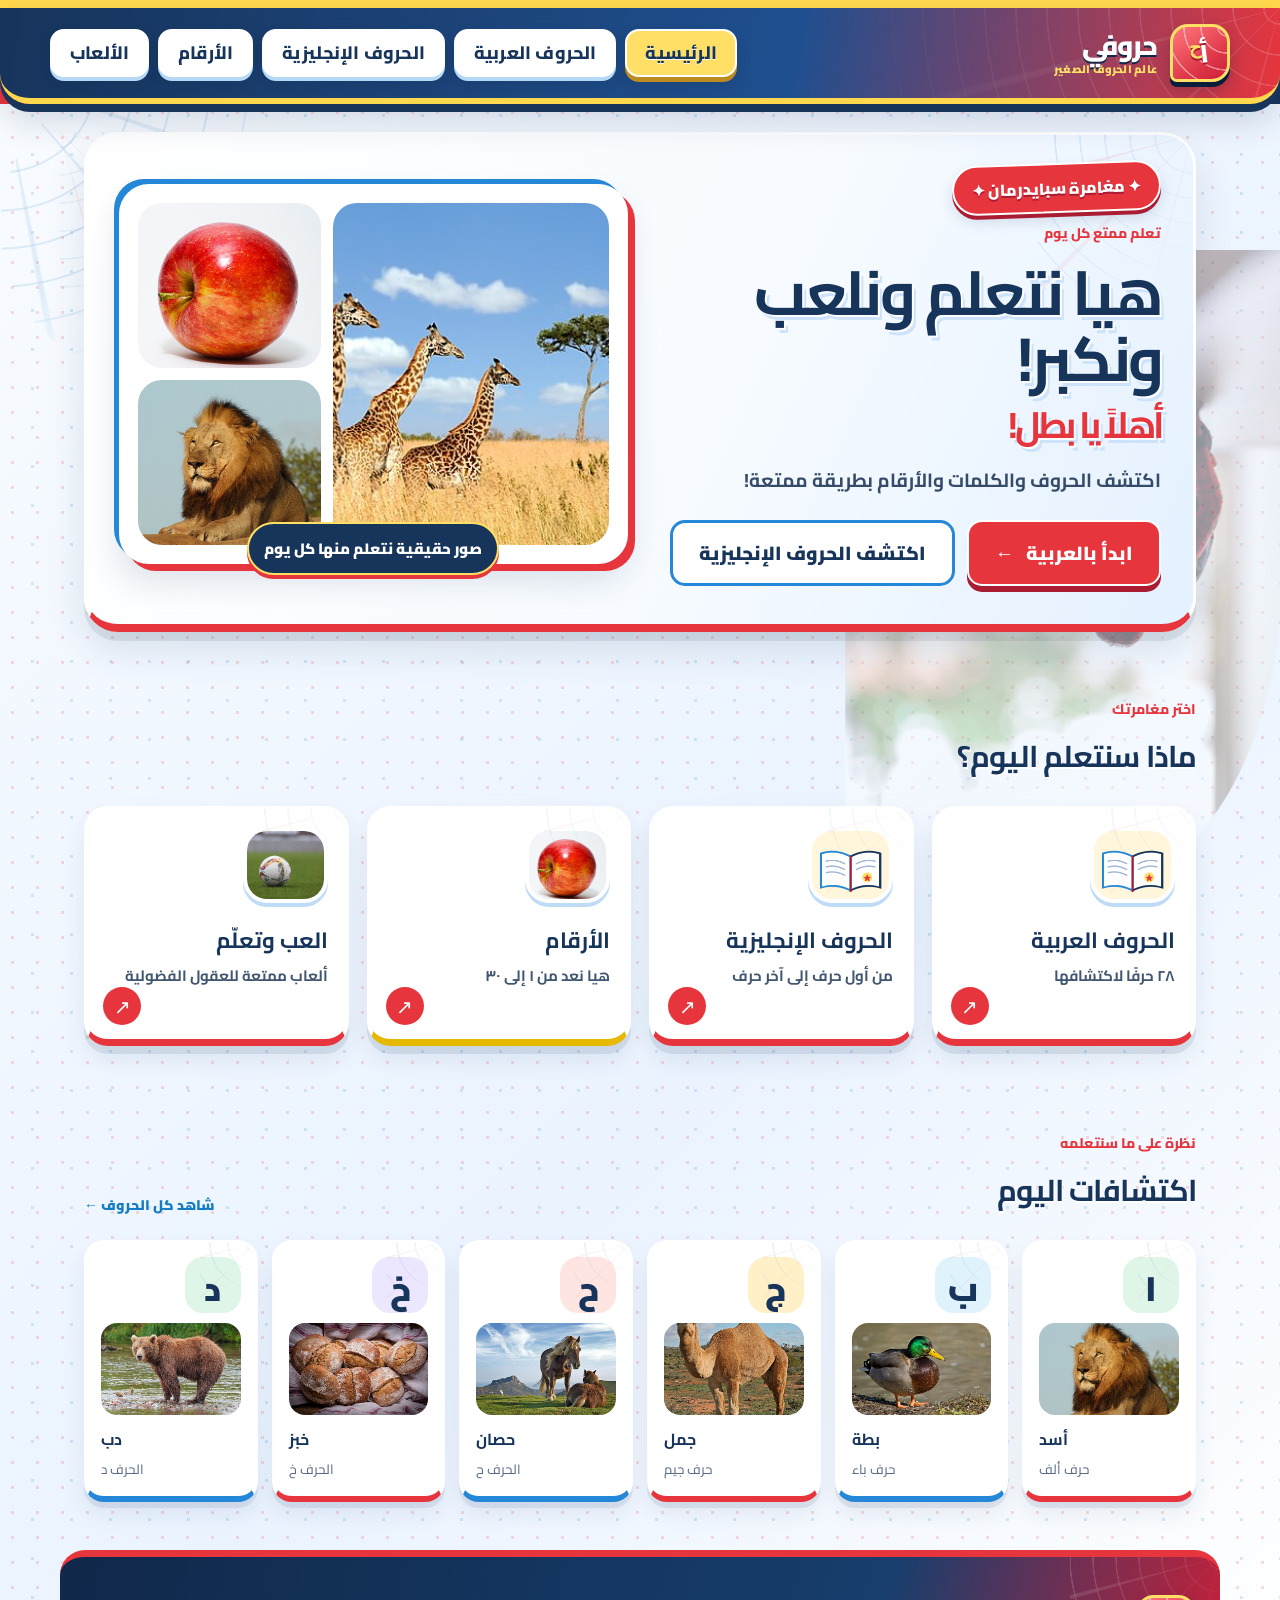
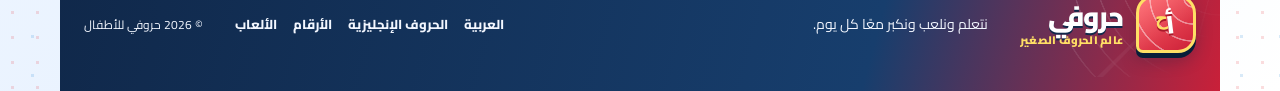
==== commit 15fed877: "Add files via upload" ====
--- a/index.html
+++ b/index.html
@@ -1,5 +1,4 @@
-<!doctype html><html lang="ar" dir="rtl"><head><meta charset="utf-8"><meta name="viewport" content="width=device-width,initial-scale=1"><meta name="theme-color" content="#fff9ef"><title>حروفي للأطفال</title><link rel="preconnect" href="https://fonts.googleapis.com"><link href="https://fonts.googleapis.com/css2?family=Cairo:wght@400;600;700;800&family=Nunito:wght@400;600;700;800;900&display=swap" rel="stylesheet"><link rel="stylesheet" href="css/style.css"><link rel="stylesheet" href="css/home.css"><link rel="stylesheet" href="css/responsive.css?v=10"><link rel="stylesheet" href="css/kids.css?v=2"><script defer src="js/data.js"></script><script defer src="js/photos.js?v=2"></script><script defer src="js/illustrations.js?v=4"></script><script defer src="js/app.js?v=9"></script><script defer src="js/kids.js?v=2"></script></head><body><header id="header"></header><main><section class="hero"><div class="hero-copy"><span class="eyebrow">تعلم ممتع كل يوم</span><h1>هيا نتعلم ونلعب ونكبر! <b lang="ar" dir="rtl">أهلاً يا بطل!</b></h1><p lang="ar" dir="rtl">اكتشف الحروف والكلمات والأرقام بطريقة ممتعة!</p><div class="actions"><a class="btn primary" href="letters-ar.html">ابدأ بالعربية <span>←</span></a><a class="btn secondary" href="letters-en.html">اكتشف الحروف الإنجليزية</a></div></div><div class="hero-photo" aria-label="صور حقيقية للتعلّم"><img class="hero-photo-main" src="assets/photos/giraffe.jpg" alt="زرافة"><div class="hero-photo-stack"><img src="assets/photos/apple.jpg" alt="تفاحة"><img src="assets/photos/lion.jpg" alt="أسد"></div><p class="hero-photo-caption" lang="ar" dir="rtl">صور حقيقية نتعلم منها كل يوم</p></div></section><section class="section"><div class="section-head"><div><span class="eyebrow">اختر مغامرتك</span><h2>ماذا سنتعلم اليوم؟</h2></div></div><div class="category-grid"><a class="category mint" href="letters-ar.html"><span class="cat-art"><img src="assets/photos/book.jpg" alt="كتاب لتعلّم العربية" loading="lazy"></span><h3>الحروف العربية</h3><p>٢٨ حرفًا لاكتشافها</p><span class="arrow">↗</span></a><a class="category blue" href="letters-en.html"><span class="cat-art"><img src="assets/photos/book.jpg" alt="كتاب لتعلّم الحروف الإنجليزية" loading="lazy"></span><h3>الحروف الإنجليزية</h3><p>من أول حرف إلى آخر حرف</p><span class="arrow">↗</span></a><a class="category yellow" href="numbers.html"><span class="cat-art"><img src="assets/photos/apple.jpg" alt="تفاحات للعدّ" loading="lazy"></span><h3>الأرقام</h3><p>هيا نعد من ١ إلى ٢٠</p><span class="arrow">↗</span></a><a class="category pink" href="games.html"><span class="cat-art"><img src="assets/photos/ball.jpg" alt="كرة لألعاب التعلّم" loading="lazy"></span><h3>العب وتعلّم</h3><p>ألعاب ممتعة للعقول الفضولية</p><span class="arrow">↗</span></a></div></section><section class="section featured"><div class="section-head"><div><span class="eyebrow">نظرة على ما سنتعلمه</span><h2>اكتشافات اليوم</h2></div><a class="text-link" href="letters-ar.html">شاهد كل الحروف ←</a></div><div id="featured" class="featured-row"></div></section></main><footer id="footer"></footer></body></html>
+<!doctype html><html lang="ar" dir="rtl"><head><meta charset="utf-8"><meta name="viewport" content="width=device-width,initial-scale=1"><meta name="theme-color" content="#fff9ef"><title>حروفي للأطفال</title><link rel="preconnect" href="https://fonts.googleapis.com"><link href="https://fonts.googleapis.com/css2?family=Cairo:wght@400;600;700;800&family=Nunito:wght@400;600;700;800;900&display=swap" rel="stylesheet"><link rel="stylesheet" href="css/style.css"><link rel="stylesheet" href="css/home.css"><link rel="stylesheet" href="css/responsive.css?v=10"><link rel="stylesheet" href="css/kids.css?v=5"><script defer src="js/data.js?v=2"></script><script defer src="js/photos.js?v=2"></script><script defer src="js/illustrations.js?v=4"></script><script defer src="js/app.js?v=15"></script><script defer src="js/kids.js?v=2"></script></head><body><header id="header"></header><main><section class="hero"><div class="hero-copy"><span class="eyebrow">تعلم ممتع كل يوم</span><h1>هيا نتعلم ونلعب ونكبر! <b lang="ar" dir="rtl">أهلاً يا بطل!</b></h1><p lang="ar" dir="rtl">اكتشف الحروف والكلمات والأرقام بطريقة ممتعة!</p><div class="actions"><a class="btn primary" href="letters-ar.html">ابدأ بالعربية <span>←</span></a><a class="btn secondary" href="letters-en.html">اكتشف الحروف الإنجليزية</a></div></div><div class="hero-photo" aria-label="صور حقيقية للتعلّم"><img class="hero-photo-main" src="assets/photos/giraffe.jpg" alt="زرافة"><div class="hero-photo-stack"><img src="assets/photos/apple.jpg" alt="تفاحة"><img src="assets/photos/lion.jpg" alt="أسد"></div><p class="hero-photo-caption" lang="ar" dir="rtl">صور حقيقية نتعلم منها كل يوم</p></div></section><section class="section"><div class="section-head"><div><span class="eyebrow">اختر مغامرتك</span><h2>ماذا سنتعلم اليوم؟</h2></div></div><div class="category-grid"><a class="category mint" href="letters-ar.html"><span class="cat-art"><img src="assets/photos/book.jpg" alt="كتاب لتعلّم العربية" loading="lazy"></span><h3>الحروف العربية</h3><p>٢٨ حرفًا لاكتشافها</p><span class="arrow">↗</span></a><a class="category blue" href="letters-en.html"><span class="cat-art"><img src="assets/photos/book.jpg" alt="كتاب لتعلّم الحروف الإنجليزية" loading="lazy"></span><h3>الحروف الإنجليزية</h3><p>من أول حرف إلى آخر حرف</p><span class="arrow">↗</span></a><a class="category yellow" href="numbers.html"><span class="cat-art"><img src="assets/photos/apple.jpg" alt="تفاحات للعدّ" loading="lazy"></span><h3>الأرقام</h3><p>هيا نعد من ١ إلى ٣٠</p><span class="arrow">↗</span></a><a class="category pink" href="games.html"><span class="cat-art"><img src="assets/photos/ball.jpg" alt="كرة لألعاب التعلّم" loading="lazy"></span><h3>العب وتعلّم</h3><p>ألعاب ممتعة للعقول الفضولية</p><span class="arrow">↗</span></a></div></section><section class="section featured"><div class="section-head"><div><span class="eyebrow">نظرة على ما سنتعلمه</span><h2>اكتشافات اليوم</h2></div><a class="text-link" href="letters-ar.html">شاهد كل الحروف ←</a></div><div id="featured" class="featured-row"></div></section></main><footer id="footer"></footer></body></html>
 
 
 
-
--- a/css/kids.css
+++ b/css/kids.css
@@ -118,3 +118,30 @@
 .game-feedback.correct,.math-feedback.correct{color:#188850}
 .choice.is-good,.math-answer.right-answer{background:#dcf8e9;border-color:#2fb36f;box-shadow:0 5px 0 #a1dfbd}
 .choice.is-oops{background:#ffe9ea;border-color:var(--hero-red);box-shadow:0 5px 0 #f4b6ba}
+
+/* nav v3: all 6 sections, bottom tab bar on phones */
+.nav-links a .ni{display:none}.nav-links a .nt em{display:none}.nav-links a .nt b{font:inherit}
+.nav-links{flex-wrap:nowrap}.nav-links a{white-space:nowrap}
+@media(max-width:1100px){.nav-links a{padding:9px 10px;font-size:15px;min-height:44px}.nav-links{gap:5px}}
+@media(max-width:820px){.nav-links a .nt b{display:none}.nav-links a .nt em{display:inline;font-style:normal;font-weight:900}.nav-links a{padding:9px 11px;font-size:15px}}
+@media(max-width:640px){
+ .nav-wrap{height:70px;overflow:hidden}.menu-toggle{display:none!important}
+ body{padding-bottom:84px}
+ .nav-links,.nav-links.open{display:grid!important;grid-template-columns:repeat(5,1fr);position:fixed;z-index:50;left:0;right:0;bottom:0;top:auto;gap:2px;padding:6px 4px calc(6px + env(safe-area-inset-bottom));background:#10284a;border:0;border-top:4px solid #ffdf65;border-radius:18px 18px 0 0;box-shadow:0 -6px 18px #10284a40;flex-direction:row}
+ .nav-links a{display:flex!important;flex-direction:column;align-items:center;justify-content:center;gap:2px;min-height:60px;margin:0;padding:4px 1px;border:0;border-radius:12px;background:transparent;color:#fff;box-shadow:none;font-size:12px;transform:none!important}
+ .nav-links a .ni{display:block;font-size:22px;line-height:1;font-weight:900}
+ .nav-links a .nt b{display:none}.nav-links a .nt em{display:block;font-size:12px;line-height:1.1;font-weight:800}
+ .nav-links a.active{background:#ffdf65;color:#17345b;box-shadow:none}
+ .nav-links a:hover{background:#1f4f8f;color:#fff}.nav-links a.active:hover{background:#ffdf65;color:#17345b}
+ footer{padding-bottom:20px}
+}
+
+.fruit-name{font-family:Cairo,sans-serif;font-weight:800;font-size:15px;color:#647483;margin-top:auto}
+.animal-prompt{flex-direction:column;gap:14px}
+.animal-word{display:inline-flex;align-items:center;justify-content:center;gap:6px;font-family:Cairo,Nunito,sans-serif;font-size:56px;font-weight:900;line-height:1.2;color:#17345b}
+.animal-word .blank{font-style:normal;display:inline-flex;align-items:center;justify-content:center;min-width:64px;height:68px;border:4px dashed #e7353d;border-radius:16px;color:#e7353d;background:#fff4f4}
+.animal-word .blank.filled{border-style:solid;border-color:#58c98d;color:#1f9d63;background:#eafaf2}
+.animal-word b{font-weight:900}
+@media(max-width:640px){.animal-word{font-size:46px}.animal-word .blank{min-width:56px;height:58px}}
+.count-objects img{border-radius:0!important;object-fit:contain!important;background:transparent!important}
+.objects img{border-radius:0;box-shadow:none;object-fit:contain;width:54px;height:54px}
